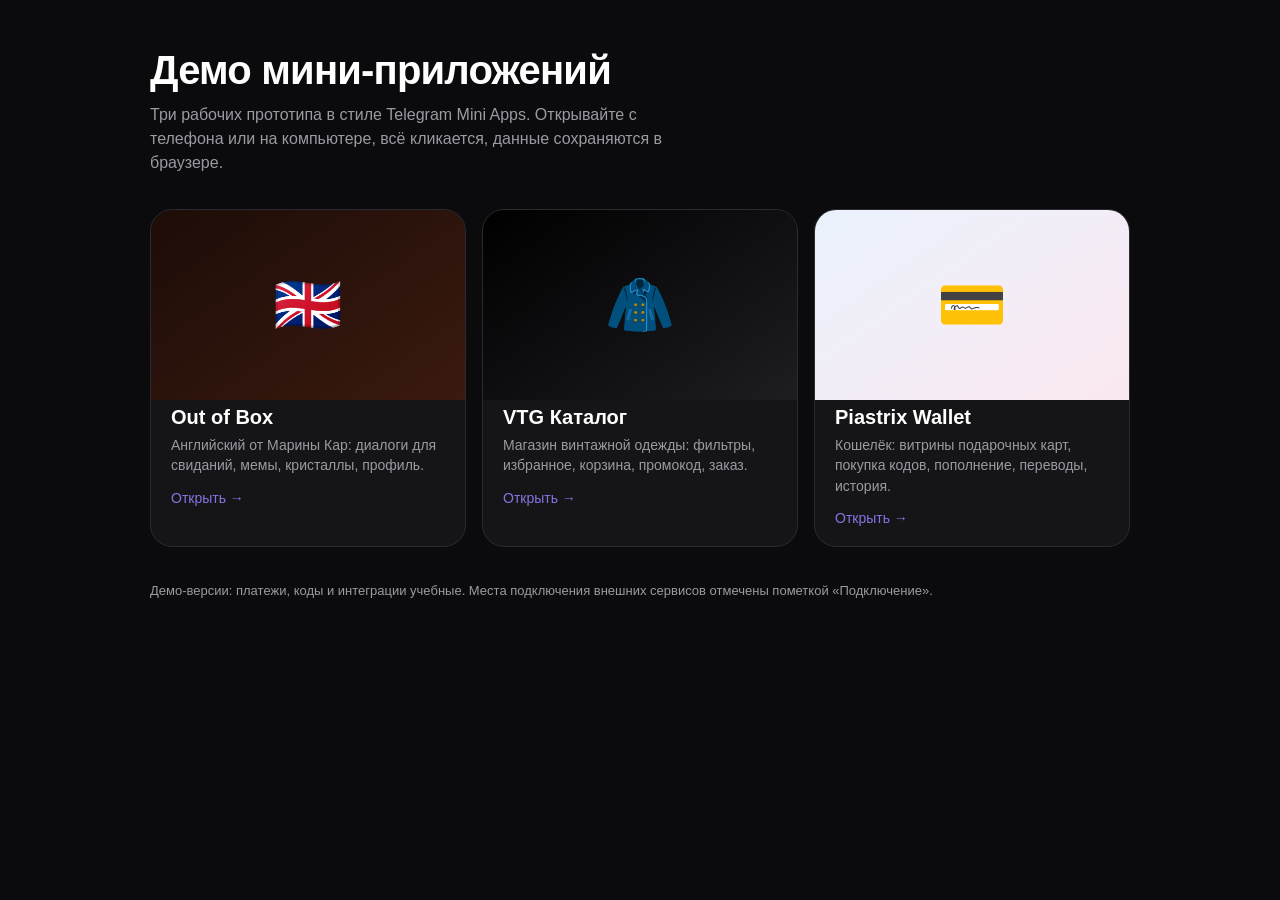
==== index.html @ 380850a7 "feat: три демо мини-приложений (Out of Box, VTG Каталог, Piastrix Wallet) Co-Authored-By: Claude Son" ====
<!doctype html>
<html lang="ru">
<head>
<meta charset="utf-8">
<meta name="viewport" content="width=device-width,initial-scale=1">
<meta name="theme-color" content="#0b0b0d">
<title>Демо мини-приложений</title>
<link rel="icon" href="data:image/svg+xml,%3Csvg xmlns='http://www.w3.org/2000/svg' viewBox='0 0 32 32'%3E%3Crect width='32' height='32' rx='8' fill='%23111'/%3E%3Crect x='10' y='6' width='12' height='20' rx='3' fill='none' stroke='%23fff' stroke-width='2'/%3E%3C/svg%3E">
<style>
:root{--bg:#0b0b0d;--card:#151518;--ln:#2a2a30;--mu:#9a9aa3;color-scheme:dark}
*{box-sizing:border-box;margin:0;padding:0}
body{background:var(--bg);color:#fff;font-family:-apple-system,BlinkMacSystemFont,"SF Pro Text","Segoe UI",Roboto,sans-serif;min-height:100vh;padding:48px 20px;-webkit-font-smoothing:antialiased}
main{max-width:980px;margin:0 auto}
h1{font-size:clamp(28px,5vw,40px);font-weight:700;letter-spacing:-.02em}
p.lead{color:var(--mu);margin:10px 0 34px;max-width:560px;line-height:1.5}
.grid{display:grid;grid-template-columns:repeat(auto-fit,minmax(260px,1fr));gap:16px}
a.c{display:flex;flex-direction:column;gap:6px;padding:0 0 20px;background:var(--card);border:1px solid var(--ln);border-radius:22px;overflow:hidden;color:inherit;text-decoration:none;transition:transform .2s,border-color .2s}
a.c:hover{transform:translateY(-3px);border-color:#4a4a55}
.pv{height:190px;display:flex;align-items:center;justify-content:center;font-size:56px}
.c b{font-size:20px;padding:0 20px}
.c span{color:var(--mu);padding:0 20px;font-size:14px;line-height:1.45}
.c em{font-style:normal;color:#8774e1;padding:8px 20px 0;font-size:14px}
.foot{margin-top:34px;color:var(--mu);font-size:13px;line-height:1.5}
</style>
</head>
<body>
<main>
  <h1>Демо мини-приложений</h1>
  <p class="lead">Три рабочих прототипа в стиле Telegram Mini Apps. Открывайте с телефона или на компьютере, всё кликается, данные сохраняются в браузере.</p>
  <div class="grid">
    <a class="c" href="out-of-box/"><div class="pv" style="background:linear-gradient(145deg,#1d0c07,#3a1a10)">🇬🇧</div><b>Out of Box</b><span>Английский от Марины Кар: диалоги для свиданий, мемы, кристаллы, профиль.</span><em>Открыть →</em></a>
    <a class="c" href="vtg/"><div class="pv" style="background:linear-gradient(145deg,#000,#1d1d22)">🧥</div><b>VTG Каталог</b><span>Магазин винтажной одежды: фильтры, избранное, корзина, промокод, заказ.</span><em>Открыть →</em></a>
    <a class="c" href="piastrix/"><div class="pv" style="background:linear-gradient(145deg,#eaf2fc,#fbe8f1)">💳</div><b>Piastrix Wallet</b><span>Кошелёк: витрины подарочных карт, покупка кодов, пополнение, переводы, история.</span><em>Открыть →</em></a>
  </div>
  <p class="foot">Демо-версии: платежи, коды и интеграции учебные. Места подключения внешних сервисов отмечены пометкой «Подключение».</p>
</main>
</body>
</html>
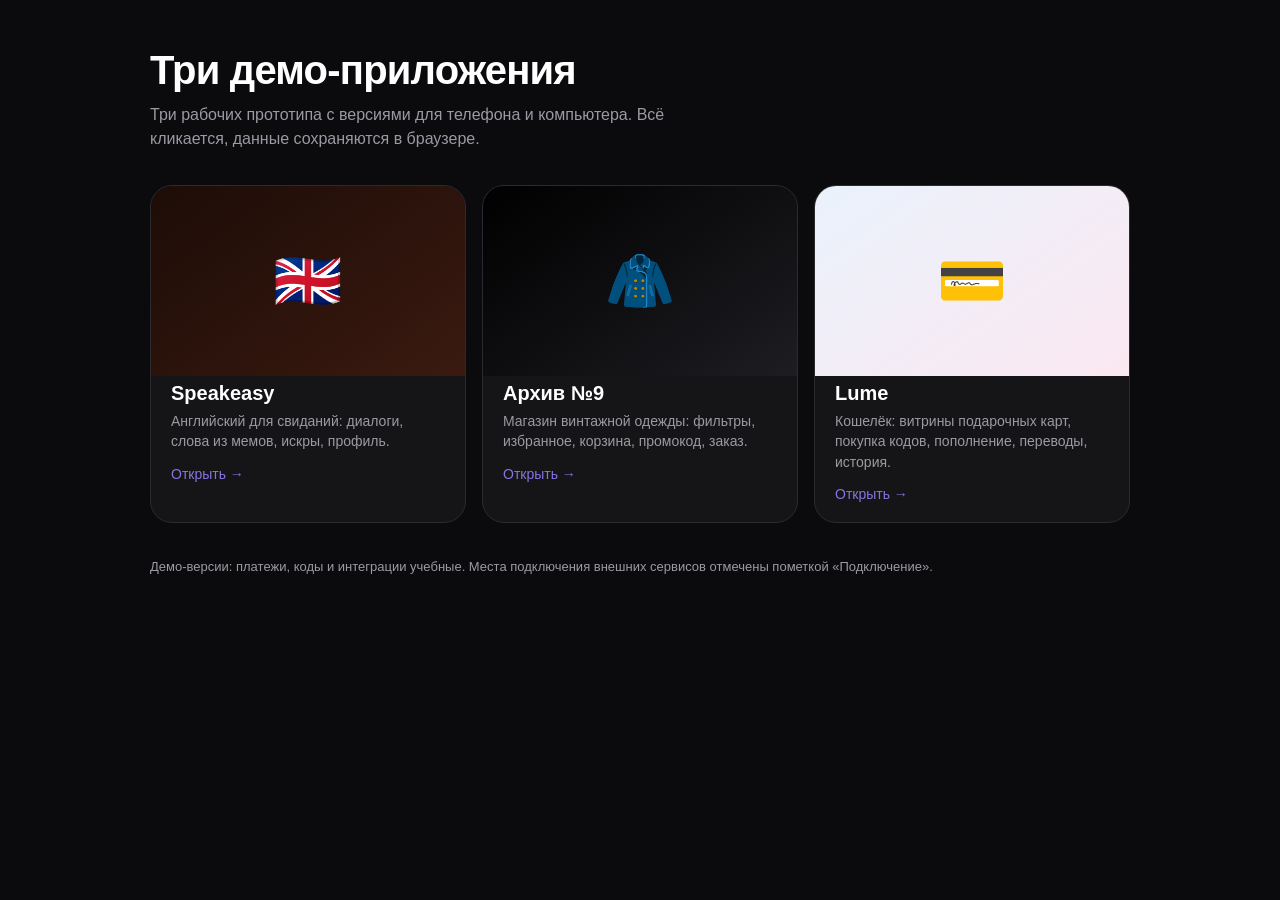
==== commit dead36b0: "feat: редизайн трёх демо, адаптивные версии для телефона и ПК, новые названия Speakeasy, Архив №9 и " ====
--- a/index.html
+++ b/index.html
@@ -4,7 +4,7 @@
 <meta charset="utf-8">
 <meta name="viewport" content="width=device-width,initial-scale=1">
 <meta name="theme-color" content="#0b0b0d">
-<title>Демо мини-приложений</title>
+<title>Три демо-приложения</title>
 <link rel="icon" href="data:image/svg+xml,%3Csvg xmlns='http://www.w3.org/2000/svg' viewBox='0 0 32 32'%3E%3Crect width='32' height='32' rx='8' fill='%23111'/%3E%3Crect x='10' y='6' width='12' height='20' rx='3' fill='none' stroke='%23fff' stroke-width='2'/%3E%3C/svg%3E">
 <style>
 :root{--bg:#0b0b0d;--card:#151518;--ln:#2a2a30;--mu:#9a9aa3;color-scheme:dark}
@@ -25,12 +25,12 @@
 </head>
 <body>
 <main>
-  <h1>Демо мини-приложений</h1>
-  <p class="lead">Три рабочих прототипа в стиле Telegram Mini Apps. Открывайте с телефона или на компьютере, всё кликается, данные сохраняются в браузере.</p>
+  <h1>Три демо-приложения</h1>
+  <p class="lead">Три рабочих прототипа с версиями для телефона и компьютера. Всё кликается, данные сохраняются в браузере.</p>
   <div class="grid">
-    <a class="c" href="out-of-box/"><div class="pv" style="background:linear-gradient(145deg,#1d0c07,#3a1a10)">🇬🇧</div><b>Out of Box</b><span>Английский от Марины Кар: диалоги для свиданий, мемы, кристаллы, профиль.</span><em>Открыть →</em></a>
-    <a class="c" href="vtg/"><div class="pv" style="background:linear-gradient(145deg,#000,#1d1d22)">🧥</div><b>VTG Каталог</b><span>Магазин винтажной одежды: фильтры, избранное, корзина, промокод, заказ.</span><em>Открыть →</em></a>
-    <a class="c" href="piastrix/"><div class="pv" style="background:linear-gradient(145deg,#eaf2fc,#fbe8f1)">💳</div><b>Piastrix Wallet</b><span>Кошелёк: витрины подарочных карт, покупка кодов, пополнение, переводы, история.</span><em>Открыть →</em></a>
+    <a class="c" href="speakeasy/"><div class="pv" style="background:linear-gradient(145deg,#1d0c07,#3a1a10)">🇬🇧</div><b>Speakeasy</b><span>Английский для свиданий: диалоги, слова из мемов, искры, профиль.</span><em>Открыть →</em></a>
+    <a class="c" href="archive09/"><div class="pv" style="background:linear-gradient(145deg,#000,#1d1d22)">🧥</div><b>Архив №9</b><span>Магазин винтажной одежды: фильтры, избранное, корзина, промокод, заказ.</span><em>Открыть →</em></a>
+    <a class="c" href="lume/"><div class="pv" style="background:linear-gradient(145deg,#eaf2fc,#fbe8f1)">💳</div><b>Lume</b><span>Кошелёк: витрины подарочных карт, покупка кодов, пополнение, переводы, история.</span><em>Открыть →</em></a>
   </div>
   <p class="foot">Демо-версии: платежи, коды и интеграции учебные. Места подключения внешних сервисов отмечены пометкой «Подключение».</p>
 </main>
